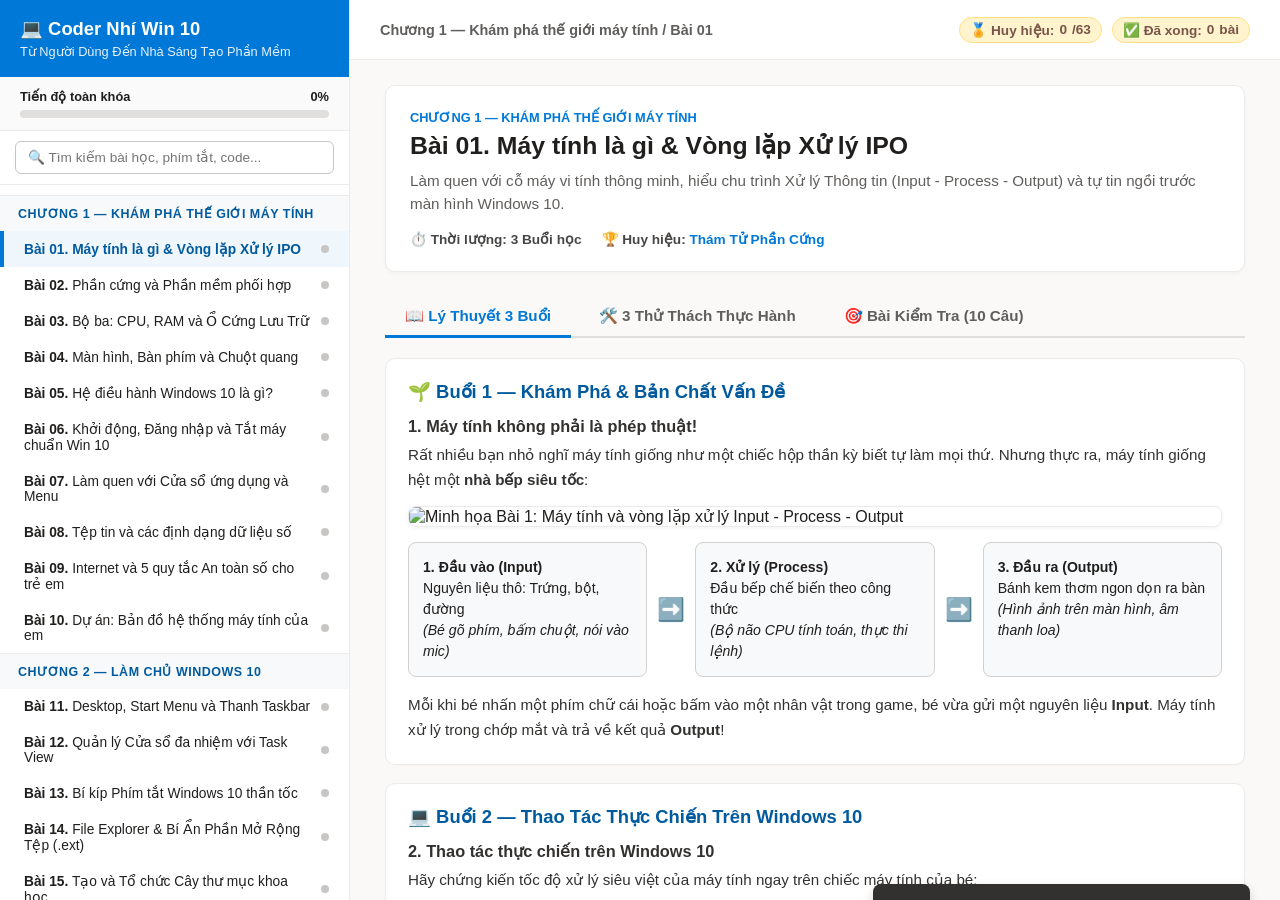
==== index.html @ d4c68050 "first commit" ====
<!DOCTYPE html>
<html lang="vi">
<head>
    <meta charset="UTF-8">
    <meta name="viewport" content="width=device-width, initial-scale=1.0">
    <title>Học Viện Công Nghệ Nhí — Chinh Phục Windows 10 & Sáng Tạo Phần Mềm</title>
    <style>
        :root {
            --primary: #0078D7;
            --primary-dark: #005A9E;
            --accent: #FFB900;
            --success: #107C41;
            --danger: #D83B01;
            --bg-light: #F3F3F3;
            --text-main: #201F1E;
            --text-muted: #605E5C;
            --border: #EDEBE9;
            --radius: 10px;
        }

        * { box-sizing: border-box; margin: 0; padding: 0; font-family: "Segoe UI", Roboto, sans-serif; }
        body { background-color: var(--bg-light); color: var(--text-main); display: flex; height: 100vh; overflow: hidden; }

        /* SIDEBAR */
        #sidebar {
            width: 350px; background: #FFFFFF; border-right: 1px solid var(--border);
            display: flex; flex-direction: column; flex-shrink: 0; z-index: 10;
        }
        .sidebar-header { padding: 18px 20px; background: var(--primary); color: white; }
        .sidebar-header h1 { font-size: 1.15rem; font-weight: 600; display: flex; align-items: center; gap: 8px; }
        .sidebar-header p { font-size: 0.8rem; opacity: 0.9; margin-top: 4px; }
        
        .progress-box { padding: 12px 20px; background: #FAFAFA; border-bottom: 1px solid var(--border); }
        .progress-bar-bg { background: #E1DFDD; height: 8px; border-radius: 4px; overflow: hidden; margin-top: 6px; }
        .progress-bar-fill { background: var(--success); height: 100%; width: 0%; transition: width 0.3s; }

        .search-box { padding: 10px 15px; border-bottom: 1px solid var(--border); }
        .search-box input {
            width: 100%; padding: 8px 12px; border: 1px solid #C8C6C4; border-radius: 6px; font-size: 0.85rem; outline: none;
        }
        .search-box input:focus { border-color: var(--primary); }

        .lesson-list { flex: 1; overflow-y: auto; padding: 10px 0; }
        .chapter-title {
            padding: 10px 18px; font-size: 0.78rem; font-weight: 700; color: var(--primary-dark);
            text-transform: uppercase; letter-spacing: 0.5px; background: #F8F9FA; border-top: 1px solid var(--border);
        }
        .lesson-item {
            padding: 10px 20px; font-size: 0.86rem; cursor: pointer; display: flex; align-items: center; justify-content: space-between;
            border-left: 4px solid transparent; transition: all 0.2s;
        }
        .lesson-item:hover { background: #F3F2F1; }
        .lesson-item.active { background: #EFF6FC; border-left-color: var(--primary); font-weight: 600; color: var(--primary-dark); }
        .lesson-item .badge-dot { width: 8px; height: 8px; border-radius: 50%; background: #C8C6C4; flex-shrink: 0; margin-left: 8px; }
        .lesson-item.completed .badge-dot { background: var(--success); }

        /* MAIN CONTENT AREA */
        #main-area { flex: 1; display: flex; flex-direction: column; overflow: hidden; background: #FAF9F8; }
        
        .top-navbar {
            height: 60px; background: #FFFFFF; border-bottom: 1px solid var(--border);
            display: flex; align-items: center; justify-content: space-between; padding: 0 30px;
        }
        .badge-shelf { display: flex; align-items: center; gap: 10px; font-size: 0.85rem; }
        .badge-pill {
            background: #FFF4CE; border: 1px solid #FFE082; color: #795548; padding: 4px 10px; border-radius: 20px;
            font-weight: 600; display: inline-flex; align-items: center; gap: 5px;
        }

        .content-scroll { flex: 1; overflow-y: auto; padding: 25px 35px 50px 35px; }

        /* LESSON HERO */
        .lesson-hero {
            background: #FFFFFF; border-radius: var(--radius); padding: 24px; border: 1px solid var(--border);
            margin-bottom: 25px; box-shadow: 0 2px 4px rgba(0,0,0,0.03);
        }
        .lesson-hero .chap-tag { font-size: 0.8rem; font-weight: 700; color: var(--primary); text-transform: uppercase; }
        .lesson-hero h2 { font-size: 1.55rem; color: #201F1E; margin: 6px 0 10px 0; }
        .lesson-hero p { color: var(--text-muted); line-height: 1.5; font-size: 0.95rem; }
        .lesson-hero .meta-strip { display: flex; gap: 20px; margin-top: 15px; font-size: 0.85rem; font-weight: 600; color: #484644; }

        /* TABS */
        .tabs { display: flex; gap: 8px; border-bottom: 2px solid #E1DFDD; margin-bottom: 20px; }
        .tab-btn {
            background: transparent; border: none; padding: 10px 20px; font-size: 0.95rem; font-weight: 600;
            color: var(--text-muted); cursor: pointer; border-bottom: 3px solid transparent; margin-bottom: -2px;
            transition: all 0.2s;
        }
        .tab-btn:hover { color: var(--primary); }
        .tab-btn.active { color: var(--primary); border-bottom-color: var(--primary); }

        .tab-content { display: none; }
        .tab-content.active { display: block; }

        /* STYLED CONTENT BLOCKS */
        .session-card {
            background: #FFFFFF; border: 1px solid var(--border); border-radius: var(--radius);
            padding: 22px; margin-bottom: 18px; box-shadow: 0 1px 3px rgba(0,0,0,0.02);
        }
        .session-card h3 { font-size: 1.15rem; color: var(--primary-dark); margin-bottom: 12px; display: flex; align-items: center; gap: 8px; }
        .session-card h4 { font-size: 1.02rem; color: #323130; margin: 14px 0 6px 0; }
        .session-card p, .session-card li { font-size: 0.95rem; line-height: 1.65; color: #323130; }
        .session-card ul, .session-card ol { padding-left: 24px; margin-top: 6px; }

        .model-box {
            display: flex; gap: 10px; align-items: stretch; margin: 15px 0; flex-wrap: wrap;
        }
        .model-step {
            flex: 1; min-width: 180px; background: #F8F9FA; border: 1px solid #D2D0CE; border-radius: 8px;
            padding: 14px; font-size: 0.88rem; line-height: 1.5;
        }
        .model-arrow { display: flex; align-items: center; font-size: 1.4rem; color: var(--primary); }
        
        .win10-box {
            background: #EFF6FC; border-left: 4px solid var(--primary); padding: 14px 18px; margin: 14px 0;
            border-radius: 0 8px 8px 0; font-size: 0.92rem;
        }
        .win10-tag {
            background: var(--primary); color: white; font-size: 0.75rem; font-weight: 700; padding: 2px 8px;
            border-radius: 4px; display: inline-block; margin-bottom: 8px;
        }

        .note-box {
            background: #FFF9E6; border-left: 4px solid var(--accent); padding: 12px 16px; margin: 12px 0;
            border-radius: 0 6px 6px 0; font-size: 0.9rem; line-height: 1.5;
        }

        .lesson-image {
            display: block;
            max-width: 100%;
            height: auto;
            margin: 14px 0;
            border-radius: 8px;
            border: 1px solid var(--border);
            box-shadow: 0 1px 4px rgba(0,0,0,0.06);
        }

        /* TASKS */
        .task-card {
            background: #FFFFFF; border: 1px solid var(--border); border-radius: var(--radius);
            padding: 16px 20px; margin-bottom: 12px; display: flex; gap: 15px; align-items: flex-start;
        }
        .task-card input[type="checkbox"] { width: 22px; height: 22px; accent-color: var(--success); cursor: pointer; margin-top: 3px; }
        .task-info h4 { font-size: 0.98rem; color: #201F1E; margin-bottom: 4px; }
        .task-info p { font-size: 0.85rem; color: var(--text-muted); }

        /* QUIZ */
        .quiz-container { background: #FFFFFF; border: 1px solid var(--border); border-radius: var(--radius); padding: 25px; }
        .quiz-item { margin-bottom: 22px; padding-bottom: 18px; border-bottom: 1px solid #F3F2F1; }
        .quiz-item:last-child { border-bottom: none; }
        .quiz-q { font-weight: 600; font-size: 0.96rem; margin-bottom: 12px; color: #201F1E; }
        .quiz-options { display: flex; flex-direction: column; gap: 8px; }
        .quiz-opt {
            padding: 10px 14px; border: 1px solid #D2D0CE; border-radius: 6px; cursor: pointer;
            font-size: 0.9rem; transition: background 0.2s;
        }
        .quiz-opt:hover { background: #F3F2F1; }
        .quiz-opt.selected { border-color: var(--primary); background: #EFF6FC; font-weight: 600; }
        .quiz-opt.correct { border-color: var(--success); background: #DFF6DD; color: #107C41; font-weight: 600; }
        .quiz-opt.wrong { border-color: var(--danger); background: #FDE7E9; color: #A80000; }
        .quiz-explain { margin-top: 10px; font-size: 0.85rem; color: #484644; background: #FFF9E6; padding: 10px; border-radius: 6px; display: none; }

        .btn {
            background: var(--primary); color: white; border: none; padding: 10px 22px;
            border-radius: 6px; font-weight: 600; font-size: 0.9rem; cursor: pointer; transition: background 0.2s;
        }
        .btn:hover { background: var(--primary-dark); }
        .btn-success { background: var(--success); }
        .btn-success:hover { background: #0b5a2f; }

        /* PLAYGROUND */
        .playground-box {
            display: flex; flex-direction: column; gap: 10px; height: 500px; background: #FFFFFF;
            border-radius: var(--radius); border: 1px solid var(--border); padding: 15px;
        }
        .code-split { display: flex; gap: 12px; height: 100%; }
        .code-pane { flex: 1; display: flex; flex-direction: column; }
        .code-pane label { font-size: 0.8rem; font-weight: 700; color: var(--text-muted); margin-bottom: 5px; }
        .code-pane textarea {
            flex: 1; width: 100%; padding: 12px; font-family: Consolas, monospace;
            font-size: 0.88rem; border: 1px solid #C8C6C4; border-radius: 6px; resize: none; outline: none; background: #1E1E1E; color: #D4D4D4;
        }
        .code-preview-pane { flex: 1; display: flex; flex-direction: column; }
        .code-preview-pane iframe { flex: 1; width: 100%; border: 1px solid #C8C6C4; border-radius: 6px; background: white; }

        .lesson-nav-footer { margin-top: 30px; display: flex; justify-content: space-between; align-items: center; }

        /* TOAST */
        .badge-unlock {
            position: fixed; bottom: 30px; right: 30px; background: #323130; color: white;
            padding: 16px 22px; border-radius: 8px; box-shadow: 0 4px 12px rgba(0,0,0,0.15);
            display: flex; align-items: center; gap: 15px; z-index: 9999; transform: translateY(120%);
            transition: transform 0.3s cubic-bezier(0.175, 0.885, 0.32, 1.275);
        }
        .badge-unlock.show { transform: translateY(0); }
    </style>
</head>
<body>

    <!-- SIDEBAR -->
    <aside id="sidebar">
        <div class="sidebar-header">
            <h1>💻 Coder Nhí Win 10</h1>
            <p>Từ Người Dùng Đến Nhà Sáng Tạo Phần Mềm</p>
        </div>
        <div class="progress-box">
            <div style="display: flex; justify-content: space-between; font-size: 0.8rem; font-weight: 600;">
                <span>Tiến độ toàn khóa</span>
                <span id="progress-percent">0%</span>
            </div>
            <div class="progress-bar-bg">
                <div class="progress-bar-fill" id="progress-bar"></div>
            </div>
        </div>
        <div class="search-box">
            <input type="text" id="search-input" placeholder="🔍 Tìm kiếm bài học, phím tắt, code...">
        </div>
        <div class="lesson-list" id="lesson-tree">
            <!-- Dynamic lesson list -->
        </div>
    </aside>

    <!-- MAIN VIEW -->
    <main id="main-area">
        <header class="top-navbar">
            <div id="breadcrumb" style="font-weight: 600; color: var(--text-muted); font-size: 0.9rem;">
                Chương 1 / Bài 01
            </div>
            <div class="badge-shelf">
                <span class="badge-pill">🏅 Huy hiệu: <strong id="badges-count">0</strong>/63</span>
                <span class="badge-pill">✅ Đã xong: <strong id="done-count">0</strong> bài</span>
            </div>
        </header>

        <div class="content-scroll">
            <div class="lesson-hero">
                <div class="chap-tag" id="hero-chap">Chương 1</div>
                <h2 id="hero-title">Đang tải nội dung...</h2>
                <p id="hero-desc"></p>
                <div class="meta-strip">
                    <span>⏱️ Thời lượng: 3 Buổi học</span>
                    <span>🏆 Huy hiệu: <span id="hero-badge" style="color: var(--primary);"></span></span>
                </div>
            </div>

            <nav class="tabs">
                <button class="tab-btn active" data-tab="theory" onclick="switchTab('theory', this)">📖 Lý Thuyết 3 Buổi</button>
                <button class="tab-btn" data-tab="practice" onclick="switchTab('practice', this)">🛠️ 3 Thử Thách Thực Hành</button>
                <button class="tab-btn" data-tab="quiz" onclick="switchTab('quiz', this)">🎯 Bài Kiểm Tra (10 Câu)</button>
                <button class="tab-btn" id="code-tab-btn" data-tab="code" onclick="switchTab('code', this)" style="display:none;">💻 Sân Chơi Code</button>
            </nav>

            <!-- TAB 1: LÝ THUYẾT -->
            <section id="tab-theory" class="tab-content active">
                <div class="session-card">
                    <h3>🌱 Buổi 1 — Khám Phá & Bản Chất Vấn Đề</h3>
                    <div id="session1-body"></div>
                </div>

                <div class="session-card">
                    <h3>💻 Buổi 2 — Thao Tác Thực Chiến Trên Windows 10</h3>
                    <div id="session2-body"></div>
                </div>

                <div class="session-card">
                    <h3>🚀 Buổi 3 — Nâng Cao & Tư Duy Công Nghệ</h3>
                    <div id="session3-body"></div>
                </div>
            </section>

            <!-- TAB 2: THỰC HÀNH -->
            <section id="tab-practice" class="tab-content">
                <p style="margin-bottom: 15px; color: var(--text-muted); font-size: 0.95rem;">
                    Bé hãy tự thực hiện 3 thử thách này trên máy tính Windows 10. Hoàn thành nhiệm vụ nào thì tích chọn vào ô vuông nhé!
                </p>
                <div id="tasks-container"></div>
            </section>

            <!-- TAB 3: TRẮC NGHIỆM -->
            <section id="tab-quiz" class="tab-content">
                <div class="quiz-container">
                    <div style="display: flex; justify-content: space-between; align-items: center; margin-bottom: 20px;">
                        <h3 style="color: var(--primary-dark);">Kiểm tra trí nhớ & kiến thức (10 câu trắc nghiệm)</h3>
                        <span id="quiz-score-badge" style="font-weight: bold; color: var(--success);">Chưa làm bài</span>
                    </div>
                    <div id="quiz-questions-list"></div>
                    <div style="margin-top: 20px; display: flex; gap: 12px;">
                        <button class="btn btn-success" onclick="submitQuiz()">Nộp Bài & Chấm Điểm</button>
                        <button class="btn" style="background: #8A8886;" onclick="resetQuiz()">Làm Lại</button>
                    </div>
                </div>
            </section>

            <!-- TAB 4: SÂN CHƠI CODE -->
            <section id="tab-code" class="tab-content">
                <div class="playground-box">
                    <div style="display:flex; justify-content:space-between; align-items:center;">
                        <strong>Sân tập viết mã trực tiếp (HTML / CSS / JavaScript)</strong>
                        <button class="btn" style="padding:5px 14px; font-size:0.8rem;" onclick="runLiveCode()">▶️ Chạy Thử Code</button>
                    </div>
                    <div class="code-split">
                        <div class="code-pane">
                            <label>MÃ NGUỒN CỦA BÉ:</label>
                            <textarea id="live-code-input" spellcheck="false"></textarea>
                        </div>
                        <div class="code-preview-pane">
                            <label>KẾT QUẢ HIỂN THỊ TRÊN MÀN HÌNH:</label>
                            <iframe id="live-code-output"></iframe>
                        </div>
                    </div>
                </div>
            </section>

            <div class="lesson-nav-footer">
                <button class="btn" style="background:#8A8886;" id="prev-btn" onclick="prevLesson()">⬅️ Bài Trước</button>
                <button class="btn" id="next-btn" onclick="nextLesson()">Bài Kế Tiếp ➡️</button>
            </div>
        </div>
    </main>

    <!-- TOAST THÔNG BÁO -->
    <div class="badge-unlock" id="toast-badge">
        <span style="font-size: 2rem;">🏆</span>
        <div>
            <div style="font-weight: 700; color: #FFB900;">CHÚC MỪNG BÉ ĐÃ ĐẠT HUY HIỆU!</div>
            <div id="toast-badge-name" style="font-size: 0.9rem;"></div>
        </div>
    </div>

    <!-- NẠP TỆP DỮ LIỆU BÀI HỌC -->
    <script src="lessons_data.js"></script>

    <script>
        let ALL_LESSONS = [];
        let currentLessonIndex = 0;
        let currentQuizAnswers = {};

        let userState = {
            completedLessons: [],
            badges: [],
            tasksDone: {},
            quizScores: {}
        };

        function loadStorage() {
            const saved = localStorage.getItem("coder_nhi_win10_state");
            if (saved) {
                try { userState = JSON.parse(saved); } catch(e){}
            }
        }

        function saveStorage() {
            localStorage.setItem("coder_nhi_win10_state", JSON.stringify(userState));
            updateOverallStats();
        }

        function switchTab(tabKey, btnElement) {
            document.querySelectorAll(".tab-btn").forEach(btn => btn.classList.remove("active"));
            document.querySelectorAll(".tab-content").forEach(c => c.classList.remove("active"));

            const targetTab = document.getElementById(`tab-${tabKey}`);
            if (targetTab) targetTab.classList.add("active");

            if (btnElement) {
                btnElement.classList.add("active");
            } else {
                const autoBtn = document.querySelector(`.tab-btn[data-tab="${tabKey}"]`);
                if (autoBtn) autoBtn.classList.add("active");
            }
        }

        function renderSidebar(filteredList = null) {
            const tree = document.getElementById("lesson-tree");
            tree.innerHTML = "";
            const list = filteredList || ALL_LESSONS;

            let currentChap = -1;
            list.forEach(item => {
                if (item.chapterId !== currentChap) {
                    currentChap = item.chapterId;
                    const chapHeader = document.createElement("div");
                    chapHeader.className = "chapter-title";
                    chapHeader.innerText = item.chapterTitle;
                    tree.appendChild(chapHeader);
                }

                const itemDiv = document.createElement("div");
                const isCompleted = userState.completedLessons.includes(item.id);
                const isCur = ALL_LESSONS[currentLessonIndex]?.id === item.id;

                itemDiv.className = `lesson-item ${isCur ? 'active' : ''} ${isCompleted ? 'completed' : ''}`;
                itemDiv.onclick = () => {
                    const realIndex = ALL_LESSONS.findIndex(x => x.id === item.id);
                    loadLesson(realIndex);
                };

                itemDiv.innerHTML = `
                    <span><strong>Bài ${item.id < 10 ? '0' + item.id : item.id}.</strong> ${item.title}</span>
                    <span class="badge-dot"></span>
                `;
                tree.appendChild(itemDiv);
            });
        }

        function loadLesson(index) {
            if (index < 0 || index >= ALL_LESSONS.length) return;
            currentLessonIndex = index;
            const lesson = ALL_LESSONS[index];

            document.getElementById("breadcrumb").innerText = `${lesson.chapterTitle} / Bài ${lesson.id < 10 ? '0' + lesson.id : lesson.id}`;
            document.getElementById("hero-chap").innerText = lesson.chapterTitle;
            document.getElementById("hero-title").innerText = `Bài ${lesson.id < 10 ? '0' + lesson.id : lesson.id}. ${lesson.title}`;
            document.getElementById("hero-desc").innerText = lesson.desc;
            document.getElementById("hero-badge").innerText = lesson.badge;

            // Sessions
            document.getElementById("session1-body").innerHTML = lesson.session1;
            document.getElementById("session2-body").innerHTML = lesson.session2;
            document.getElementById("session3-body").innerHTML = lesson.session3;

            // Tasks
            const tasksContainer = document.getElementById("tasks-container");
            tasksContainer.innerHTML = "";
            lesson.tasks.forEach(task => {
                const isChecked = !!userState.tasksDone[task.id];
                const taskDiv = document.createElement("div");
                taskDiv.className = "task-card";
                taskDiv.innerHTML = `
                    <input type="checkbox" id="${task.id}" ${isChecked ? 'checked' : ''} onchange="toggleTask('${task.id}')">
                    <div class="task-info">
                        <h4>${task.text}</h4>
                        <p>Thực hiện độc lập trên máy tính Windows 10 của bé.</p>
                    </div>
                `;
                tasksContainer.appendChild(taskDiv);
            });

            // Quiz
            renderQuiz(lesson);

            // Code Playground
            const codeTabBtn = document.getElementById("code-tab-btn");
            if (lesson.hasCodePlayground) {
                codeTabBtn.style.display = "block";
                document.getElementById("live-code-input").value = lesson.defaultCode || "";
                runLiveCode();
            } else {
                codeTabBtn.style.display = "none";
                if (document.getElementById("tab-code").classList.contains("active")) {
                    switchTab("theory");
                }
            }

            document.getElementById("prev-btn").disabled = (index === 0);
            document.getElementById("next-btn").disabled = (index === ALL_LESSONS.length - 1);

            renderSidebar();
            window.scrollTo({ top: 0, behavior: 'smooth' });
        }

        function toggleTask(taskId) {
            userState.tasksDone[taskId] = document.getElementById(taskId).checked;
            checkLessonCompletion();
            saveStorage();
        }

        function renderQuiz(lesson) {
            const list = document.getElementById("quiz-questions-list");
            list.innerHTML = "";
            currentQuizAnswers = {};

            const savedScore = userState.quizScores[lesson.id];
            const badge = document.getElementById("quiz-score-badge");
            badge.innerText = savedScore !== undefined ? `Đã đạt: ${savedScore}/10 điểm` : "Chưa làm bài";

            lesson.quiz.forEach((qItem, qIdx) => {
                const qDiv = document.createElement("div");
                qDiv.className = "quiz-item";
                qDiv.id = `quiz-q-${qIdx}`;

                let optsHtml = "";
                qItem.options.forEach((optText, optIdx) => {
                    optsHtml += `
                        <div class="quiz-opt" id="opt-${qIdx}-${optIdx}" onclick="selectQuizOption(${qIdx}, ${optIdx})">
                            <span>${optText}</span>
                        </div>
                    `;
                });

                qDiv.innerHTML = `
                    <div class="quiz-q">Câu ${qIdx + 1}: ${qItem.q}</div>
                    <div class="quiz-options">${optsHtml}</div>
                    <div class="quiz-explain" id="exp-${qIdx}">💡 <strong>Giải thích:</strong> ${qItem.exp}</div>
                `;
                list.appendChild(qDiv);
            });
        }

        function selectQuizOption(qIdx, optIdx) {
            currentQuizAnswers[qIdx] = optIdx;
            const lesson = ALL_LESSONS[currentLessonIndex];
            lesson.quiz[qIdx].options.forEach((_, idx) => {
                const el = document.getElementById(`opt-${qIdx}-${idx}`);
                if (el) el.classList.remove("selected");
            });
            const selEl = document.getElementById(`opt-${qIdx}-${optIdx}`);
            if (selEl) selEl.classList.add("selected");
        }

        function submitQuiz() {
            const lesson = ALL_LESSONS[currentLessonIndex];
            let score = 0;

            lesson.quiz.forEach((qItem, qIdx) => {
                const userAns = currentQuizAnswers[qIdx];
                const explainEl = document.getElementById(`exp-${qIdx}`);
                if (explainEl) explainEl.style.display = "block";

                qItem.options.forEach((_, optIdx) => {
                    const el = document.getElementById(`opt-${qIdx}-${optIdx}`);
                    if (!el) return;
                    el.classList.remove("correct", "wrong");

                    if (optIdx === qItem.ans) {
                        el.classList.add("correct");
                    } else if (userAns === optIdx && userAns !== qItem.ans) {
                        el.classList.add("wrong");
                    }
                });

                if (userAns === qItem.ans) score++;
            });

            userState.quizScores[lesson.id] = score;
            document.getElementById("quiz-score-badge").innerText = `Kết quả: ${score}/10 điểm!`;

            if (score >= 7) {
                triggerBadgeUnlock(lesson.badge);
                checkLessonCompletion();
            } else {
                alert(`Bé đạt ${score}/10 điểm. Hãy đọc lời giải thích màu vàng và bấm 'Làm Lại' để nâng điểm nhé!`);
            }
            saveStorage();
        }

        function resetQuiz() {
            renderQuiz(ALL_LESSONS[currentLessonIndex]);
        }

        function checkLessonCompletion() {
            const lesson = ALL_LESSONS[currentLessonIndex];
            const allTasksChecked = lesson.tasks.every(t => !!userState.tasksDone[t.id]);
            const quizScore = userState.quizScores[lesson.id] || 0;

            if (allTasksChecked && quizScore >= 7) {
                if (!userState.completedLessons.includes(lesson.id)) {
                    userState.completedLessons.push(lesson.id);
                }
                if (!userState.badges.includes(lesson.badge)) {
                    userState.badges.push(lesson.badge);
                }
            }
        }

        function triggerBadgeUnlock(badgeName) {
            const toast = document.getElementById("toast-badge");
            document.getElementById("toast-badge-name").innerText = badgeName;
            toast.classList.add("show");
            setTimeout(() => { toast.classList.remove("show"); }, 4500);
        }

        function updateOverallStats() {
            const total = ALL_LESSONS.length;
            const done = userState.completedLessons.length;
            const percent = total > 0 ? Math.round((done / total) * 100) : 0;

            document.getElementById("progress-percent").innerText = `${percent}%`;
            document.getElementById("progress-bar").style.width = `${percent}%`;
            document.getElementById("done-count").innerText = done;
            document.getElementById("badges-count").innerText = userState.badges.length;
        }

        function runLiveCode() {
            const code = document.getElementById("live-code-input").value;
            const iframe = document.getElementById("live-code-output");
            const iframeDoc = iframe.contentDocument || iframe.contentWindow.document;
            iframeDoc.open();
            iframeDoc.write(code);
            iframeDoc.close();
        }

        function prevLesson() {
            if (currentLessonIndex > 0) loadLesson(currentLessonIndex - 1);
        }
        function nextLesson() {
            if (currentLessonIndex < ALL_LESSONS.length - 1) loadLesson(currentLessonIndex + 1);
        }

        document.getElementById("search-input").addEventListener("input", function(e) {
            const q = e.target.value.toLowerCase().trim();
            if (!q) { renderSidebar(); return; }
            const filtered = ALL_LESSONS.filter(l => 
                l.title.toLowerCase().includes(q) ||
                l.desc.toLowerCase().includes(q) ||
                l.chapterTitle.toLowerCase().includes(q)
            );
            renderSidebar(filtered);
        });

        window.onload = function() {
            if (typeof getFullLessons === "function") {
                ALL_LESSONS = getFullLessons();
            } else {
                alert("Lỗi: Không tìm thấy tệp lessons_data.js! Hãy đảm bảo đã lưu lessons_data.js cùng thư mục với index.html.");
                return;
            }
            loadStorage();
            updateOverallStats();
            loadLesson(0);
        };
    </script>
</body>
</html>
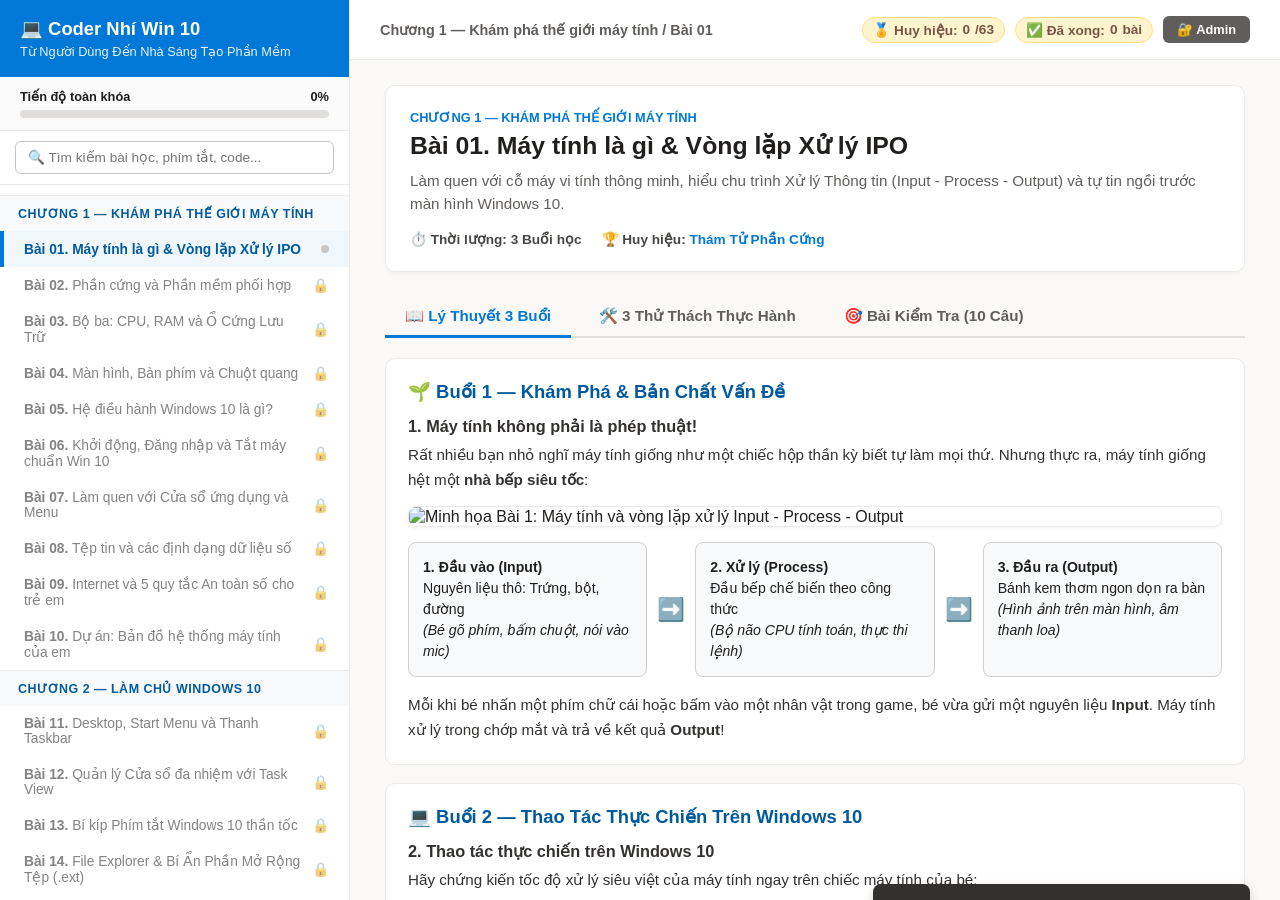
==== commit 7d81c464: "update lock lessons" ====
--- a/index.html
+++ b/index.html
@@ -53,6 +53,9 @@
         .lesson-item.active { background: #EFF6FC; border-left-color: var(--primary); font-weight: 600; color: var(--primary-dark); }
         .lesson-item .badge-dot { width: 8px; height: 8px; border-radius: 50%; background: #C8C6C4; flex-shrink: 0; margin-left: 8px; }
         .lesson-item.completed .badge-dot { background: var(--success); }
+        .lesson-item.locked { opacity: 0.55; cursor: not-allowed; }
+        .lesson-item.locked:hover { background: transparent; }
+        .lesson-item.locked .lock-icon { margin-left: 8px; }
 
         /* MAIN CONTENT AREA */
         #main-area { flex: 1; display: flex; flex-direction: column; overflow: hidden; background: #FAF9F8; }
@@ -229,6 +232,7 @@
             <div class="badge-shelf">
                 <span class="badge-pill">🏅 Huy hiệu: <strong id="badges-count">0</strong>/63</span>
                 <span class="badge-pill">✅ Đã xong: <strong id="done-count">0</strong> bài</span>
+                <button class="btn" id="admin-btn" style="padding:6px 14px; font-size:0.8rem; background:#605E5C;" onclick="toggleAdminMode()">🔐 Admin</button>
             </div>
         </header>
 
@@ -279,10 +283,13 @@
             <!-- TAB 3: TRẮC NGHIỆM -->
             <section id="tab-quiz" class="tab-content">
                 <div class="quiz-container">
-                    <div style="display: flex; justify-content: space-between; align-items: center; margin-bottom: 20px;">
+                    <div style="display: flex; justify-content: space-between; align-items: center; margin-bottom: 8px;">
                         <h3 style="color: var(--primary-dark);">Kiểm tra trí nhớ & kiến thức (10 câu trắc nghiệm)</h3>
                         <span id="quiz-score-badge" style="font-weight: bold; color: var(--success);">Chưa làm bài</span>
                     </div>
+                    <p style="font-size:0.85rem; color:var(--text-muted); margin-bottom:15px;">
+                        📌 Bé cần đạt tối thiểu <strong>8/10 điểm</strong> để mở khóa bài học tiếp theo.
+                    </p>
                     <div id="quiz-questions-list"></div>
                     <div style="margin-top: 20px; display: flex; gap: 12px;">
                         <button class="btn btn-success" onclick="submitQuiz()">Nộp Bài & Chấm Điểm</button>
@@ -320,9 +327,9 @@
 
     <!-- TOAST THÔNG BÁO -->
     <div class="badge-unlock" id="toast-badge">
-        <span style="font-size: 2rem;">🏆</span>
+        <span id="toast-icon" style="font-size: 2rem;">🏆</span>
         <div>
-            <div style="font-weight: 700; color: #FFB900;">CHÚC MỪNG BÉ ĐÃ ĐẠT HUY HIỆU!</div>
+            <div id="toast-title" style="font-weight: 700; color: #FFB900;">CHÚC MỪNG BÉ ĐÃ ĐẠT HUY HIỆU!</div>
             <div id="toast-badge-name" style="font-size: 0.9rem;"></div>
         </div>
     </div>
@@ -334,6 +341,10 @@
         let ALL_LESSONS = [];
         let currentLessonIndex = 0;
         let currentQuizAnswers = {};
+
+        const ADMIN_PASSWORD = "0786001768";
+        const QUIZ_PASS_SCORE = 8;
+        let isAdminMode = false;
 
         let userState = {
             completedLessons: [],
@@ -385,25 +396,47 @@
                 }
 
                 const itemDiv = document.createElement("div");
+                const realIndex = ALL_LESSONS.findIndex(x => x.id === item.id);
                 const isCompleted = userState.completedLessons.includes(item.id);
                 const isCur = ALL_LESSONS[currentLessonIndex]?.id === item.id;
-
-                itemDiv.className = `lesson-item ${isCur ? 'active' : ''} ${isCompleted ? 'completed' : ''}`;
+                const isUnlocked = isLessonUnlocked(realIndex);
+
+                itemDiv.className = `lesson-item ${isCur ? 'active' : ''} ${isCompleted ? 'completed' : ''} ${isUnlocked ? '' : 'locked'}`;
                 itemDiv.onclick = () => {
-                    const realIndex = ALL_LESSONS.findIndex(x => x.id === item.id);
+                    if (!isLessonUnlocked(realIndex)) {
+                        const prev = ALL_LESSONS[realIndex - 1];
+                        showToast("🔒", "BÀI HỌC ĐANG BỊ KHÓA!",
+                            prev ? `Bé cần đạt ${QUIZ_PASS_SCORE}/10 điểm trong bài kiểm tra của "${prev.title}" để mở khóa bài này.` : "Bài học chưa được mở khóa.");
+                        return;
+                    }
                     loadLesson(realIndex);
                 };
 
                 itemDiv.innerHTML = `
                     <span><strong>Bài ${item.id < 10 ? '0' + item.id : item.id}.</strong> ${item.title}</span>
-                    <span class="badge-dot"></span>
+                    ${isUnlocked ? '<span class="badge-dot"></span>' : '<span class="lock-icon">🔒</span>'}
                 `;
                 tree.appendChild(itemDiv);
             });
         }
 
+        function isLessonUnlocked(index) {
+            if (index <= 0) return true;
+            if (isAdminMode) return true;
+            const prevLesson = ALL_LESSONS[index - 1];
+            if (!prevLesson) return true;
+            const prevScore = userState.quizScores[prevLesson.id] || 0;
+            return prevScore >= QUIZ_PASS_SCORE;
+        }
+
         function loadLesson(index) {
             if (index < 0 || index >= ALL_LESSONS.length) return;
+            if (!isLessonUnlocked(index)) {
+                const prev = ALL_LESSONS[index - 1];
+                showToast("🔒", "BÀI HỌC ĐANG BỊ KHÓA!",
+                    `Bé cần đạt ${QUIZ_PASS_SCORE}/10 điểm trong bài kiểm tra của "${prev.title}" để mở khóa bài này.`);
+                return;
+            }
             currentLessonIndex = index;
             const lesson = ALL_LESSONS[index];
 
@@ -452,7 +485,9 @@
             }
 
             document.getElementById("prev-btn").disabled = (index === 0);
-            document.getElementById("next-btn").disabled = (index === ALL_LESSONS.length - 1);
+            const nextBtn = document.getElementById("next-btn");
+            nextBtn.disabled = (index === ALL_LESSONS.length - 1);
+            nextBtn.innerText = isLessonUnlocked(index + 1) ? "Bài Kế Tiếp ➡️" : "🔒 Bài Kế Tiếp";
 
             renderSidebar();
             window.scrollTo({ top: 0, behavior: 'smooth' });
@@ -534,11 +569,14 @@
             userState.quizScores[lesson.id] = score;
             document.getElementById("quiz-score-badge").innerText = `Kết quả: ${score}/10 điểm!`;
 
-            if (score >= 7) {
+            if (score >= QUIZ_PASS_SCORE) {
                 triggerBadgeUnlock(lesson.badge);
+                if (currentLessonIndex < ALL_LESSONS.length - 1 && !userState.completedLessons.includes(lesson.id)) {
+                    showToast("🔓", "ĐÃ MỞ KHÓA BÀI TIẾP THEO!", `Bé đã đạt ${score}/10 điểm. Bài tiếp theo đã được mở khóa.`);
+                }
                 checkLessonCompletion();
             } else {
-                alert(`Bé đạt ${score}/10 điểm. Hãy đọc lời giải thích màu vàng và bấm 'Làm Lại' để nâng điểm nhé!`);
+                alert(`Bé đạt ${score}/10 điểm. Cần đạt ít nhất ${QUIZ_PASS_SCORE}/10 điểm để mở khóa bài tiếp theo. Hãy đọc lời giải thích màu vàng và bấm 'Làm Lại' để nâng điểm nhé!`);
             }
             saveStorage();
         }
@@ -552,7 +590,7 @@
             const allTasksChecked = lesson.tasks.every(t => !!userState.tasksDone[t.id]);
             const quizScore = userState.quizScores[lesson.id] || 0;
 
-            if (allTasksChecked && quizScore >= 7) {
+            if (allTasksChecked && quizScore >= QUIZ_PASS_SCORE) {
                 if (!userState.completedLessons.includes(lesson.id)) {
                     userState.completedLessons.push(lesson.id);
                 }
@@ -562,11 +600,50 @@
             }
         }
 
+        function showToast(icon, title, message) {
+            const toast = document.getElementById("toast-badge");
+            document.getElementById("toast-icon").innerText = icon;
+            document.getElementById("toast-title").innerText = title;
+            document.getElementById("toast-badge-name").innerText = message;
+            toast.classList.add("show");
+            clearTimeout(toast._toastTimer);
+            toast._toastTimer = setTimeout(() => { toast.classList.remove("show"); }, 4500);
+        }
+
         function triggerBadgeUnlock(badgeName) {
-            const toast = document.getElementById("toast-badge");
-            document.getElementById("toast-badge-name").innerText = badgeName;
-            toast.classList.add("show");
-            setTimeout(() => { toast.classList.remove("show"); }, 4500);
+            showToast("🏆", "CHÚC MỪNG BÉ ĐÃ ĐẠT HUY HIỆU!", badgeName);
+        }
+
+        function toggleAdminMode() {
+            const adminBtn = document.getElementById("admin-btn");
+            if (isAdminMode) {
+                isAdminMode = false;
+                adminBtn.innerText = "🔐 Admin";
+                adminBtn.style.background = "#605E5C";
+                showToast("🔒", "ĐÃ THOÁT CHẾ ĐỘ ADMIN", "Các bài học đã được khóa trở lại theo tiến độ của bé.");
+                renderSidebar();
+                if (!isLessonUnlocked(currentLessonIndex)) {
+                    let target = 0;
+                    for (let i = 0; i < ALL_LESSONS.length; i++) {
+                        if (isLessonUnlocked(i)) target = i;
+                    }
+                    loadLesson(target);
+                } else {
+                    loadLesson(currentLessonIndex);
+                }
+                return;
+            }
+            const pass = prompt("Nhập mật khẩu Admin để mở khóa toàn bộ bài học:");
+            if (pass === null) return;
+            if (pass === ADMIN_PASSWORD) {
+                isAdminMode = true;
+                adminBtn.innerText = "🔓 Admin: ON";
+                adminBtn.style.background = "var(--success)";
+                showToast("🔓", "ĐÃ BẬT CHẾ ĐỘ ADMIN", "Toàn bộ bài học đã được mở khóa!");
+                renderSidebar();
+            } else {
+                alert("Mật khẩu không đúng!");
+            }
         }
 
         function updateOverallStats() {
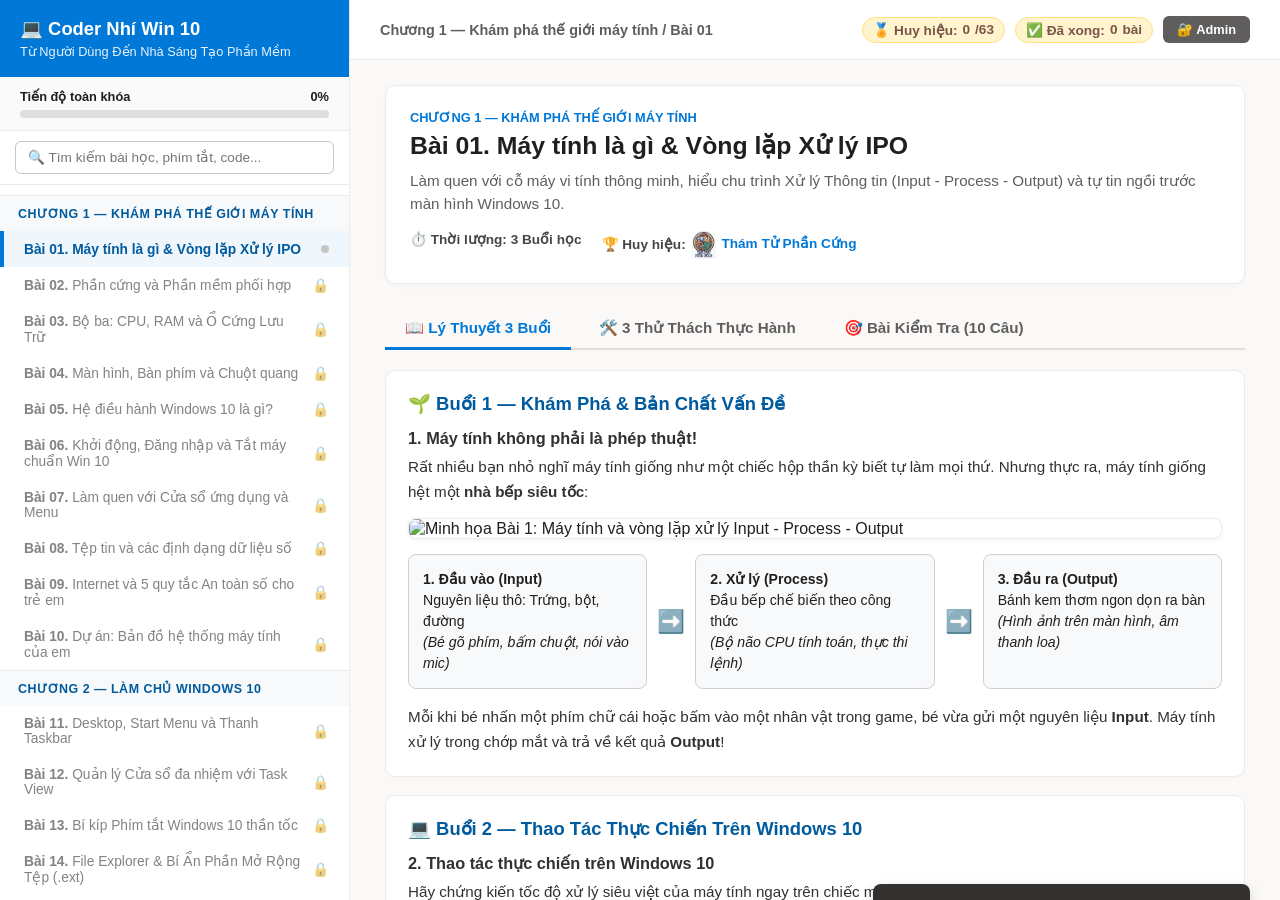
==== commit 5baf595b: "update huy hiệu" ====
--- a/index.html
+++ b/index.html
@@ -69,6 +69,8 @@
             background: #FFF4CE; border: 1px solid #FFE082; color: #795548; padding: 4px 10px; border-radius: 20px;
             font-weight: 600; display: inline-flex; align-items: center; gap: 5px;
         }
+        .badge-pill.clickable { cursor: pointer; transition: transform 0.15s, box-shadow 0.15s; }
+        .badge-pill.clickable:hover { transform: scale(1.05); box-shadow: 0 2px 8px rgba(0,0,0,0.15); }
 
         .content-scroll { flex: 1; overflow-y: auto; padding: 25px 35px 50px 35px; }
 
@@ -196,6 +198,53 @@
             transition: transform 0.3s cubic-bezier(0.175, 0.885, 0.32, 1.275);
         }
         .badge-unlock.show { transform: translateY(0); }
+
+        /* MODALS - BADGES COLLECTION + CELEBRATION */
+        .modal-overlay {
+            position: fixed; inset: 0; background: rgba(32,31,30,0.55);
+            display: none; align-items: center; justify-content: center;
+            z-index: 10000; padding: 20px;
+        }
+        .modal-overlay.show { display: flex; }
+        .modal-content {
+            position: relative; background: #FFFFFF; border-radius: 14px;
+            width: 720px; max-width: 100%; max-height: 85vh; overflow: hidden;
+            display: flex; flex-direction: column; box-shadow: 0 10px 40px rgba(0,0,0,0.25);
+            animation: modalPop 0.25s ease-out;
+        }
+        @keyframes modalPop { from { transform: scale(0.92); opacity: 0; } to { transform: scale(1); opacity: 1; } }
+        .modal-close-topleft {
+            position: absolute; top: 10px; left: 10px; z-index: 2;
+            width: 34px; height: 34px; border-radius: 50%; border: 1px solid var(--border);
+            background: #F3F2F1; color: #323130; font-size: 1rem; font-weight: 700;
+            cursor: pointer; display: flex; align-items: center; justify-content: center;
+        }
+        .modal-close-topleft:hover { background: #E1DFDD; }
+        .modal-header { padding: 18px 24px 12px 56px; border-bottom: 1px solid var(--border); }
+        .modal-header h3 { font-size: 1.2rem; color: var(--primary-dark); }
+        .modal-header p { font-size: 0.85rem; color: var(--text-muted); margin-top: 4px; }
+        .modal-body-scroll { overflow-y: auto; padding: 18px 24px 24px 24px; }
+        .badge-grid { display: grid; grid-template-columns: repeat(auto-fill, minmax(140px, 1fr)); gap: 12px; }
+        .badge-card {
+            border: 1px solid var(--border); border-radius: 10px; padding: 12px 8px;
+            text-align: center; background: #FFFBEB;
+        }
+        .badge-card img { width: 72px; height: 72px; object-fit: contain; display: block; margin: 0 auto 8px auto; }
+        .badge-card .b-name { font-size: 0.78rem; font-weight: 700; color: #323130; line-height: 1.3; }
+        .badge-card .b-lesson { font-size: 0.7rem; color: var(--text-muted); margin-top: 4px; line-height: 1.3; }
+        .badge-card.locked { background: #F3F2F1; filter: grayscale(1); opacity: 0.6; }
+        .badge-card.locked img { opacity: 0.5; }
+        /* Celebration modal */
+        .modal-content.celebrate { width: 440px; text-align: center; padding: 30px 28px 26px 28px; align-items: center; }
+        .celebrate-img {
+            width: 160px; height: 160px; object-fit: contain; margin: 10px auto 12px auto;
+            animation: celebrateBounce 0.6s ease; filter: drop-shadow(0 6px 16px rgba(255,185,0,0.45));
+        }
+        @keyframes celebrateBounce { 0% { transform: scale(0.3); } 60% { transform: scale(1.15); } 100% { transform: scale(1); } }
+        .celebrate h2 { color: var(--primary-dark); font-size: 1.35rem; margin-bottom: 6px; }
+        .celebrate .c-badge-name { font-size: 1.05rem; font-weight: 800; color: #B45309; background: #FFFBEB; border: 1px solid #FFE082; border-radius: 20px; padding: 6px 16px; display: inline-block; margin: 8px 0; }
+        .celebrate p { font-size: 0.88rem; color: var(--text-muted); line-height: 1.5; }
+        .hero-badge-img { width: 28px; height: 28px; object-fit: contain; vertical-align: middle; margin-right: 4px; }
     </style>
 </head>
 <body>
@@ -230,7 +279,7 @@
                 Chương 1 / Bài 01
             </div>
             <div class="badge-shelf">
-                <span class="badge-pill">🏅 Huy hiệu: <strong id="badges-count">0</strong>/63</span>
+                <span class="badge-pill clickable" id="badges-pill-btn" onclick="openBadgesModal()" title="Bấm để xem bộ sưu tập huy hiệu">🏅 Huy hiệu: <strong id="badges-count">0</strong>/63</span>
                 <span class="badge-pill">✅ Đã xong: <strong id="done-count">0</strong> bài</span>
                 <button class="btn" id="admin-btn" style="padding:6px 14px; font-size:0.8rem; background:#605E5C;" onclick="toggleAdminMode()">🔐 Admin</button>
             </div>
@@ -243,7 +292,7 @@
                 <p id="hero-desc"></p>
                 <div class="meta-strip">
                     <span>⏱️ Thời lượng: 3 Buổi học</span>
-                    <span>🏆 Huy hiệu: <span id="hero-badge" style="color: var(--primary);"></span></span>
+                    <span>🏆 Huy hiệu: <img id="hero-badge-img" class="hero-badge-img" alt="Huy hiệu bài học" style="display:none;"><span id="hero-badge" style="color: var(--primary);"></span></span>
                 </div>
             </div>
 
@@ -325,6 +374,37 @@
         </div>
     </main>
 
+    <!-- MODAL: BỘ SƯU TẬP HUY HIỆU -->
+    <div class="modal-overlay" id="badges-modal">
+        <div class="modal-content">
+            <button class="modal-close-topleft" onclick="closeBadgesModal()" aria-label="Đóng">✖</button>
+            <div class="modal-header">
+                <h3>🏅 Bộ Sưu Tập Huy Hiệu Coder Nhí</h3>
+                <p id="badges-modal-subtitle">Bé đã mở khóa 0/63 huy hiệu. Bấm vào huy hiệu để xem bài học!</p>
+            </div>
+            <div class="modal-body-scroll">
+                <div class="badge-grid" id="badges-grid"></div>
+            </div>
+        </div>
+    </div>
+
+    <!-- MODAL: CHÚC MỪNG UNLOCK HUY HIỆU -->
+    <div class="modal-overlay" id="celebrate-modal">
+        <div class="modal-content celebrate">
+            <button class="modal-close-topleft" onclick="closeCelebrateModal()" aria-label="Đóng">✖</button>
+            <div style="font-size:2.2rem; margin-top:8px;">🎉</div>
+            <h2>CHÚC MỪNG BÉ!</h2>
+            <img id="celebrate-img" class="celebrate-img" src="" alt="Huy hiệu mới mở khóa">
+            <div class="c-badge-name" id="celebrate-badge-name"></div>
+            <p id="celebrate-lesson-title"></p>
+            <p style="margin-top:6px;">Bé đã hoàn thành thực hành + đạt ≥ 8/10 điểm. Huy hiệu đã vào bộ sưu tập! 🌟</p>
+            <div style="display:flex; gap:10px; margin-top:16px; justify-content:center;">
+                <button class="btn btn-success" onclick="closeCelebrateModal()">Tuyệt vời! 🤩</button>
+                <button class="btn" style="background:#605E5C;" onclick="closeCelebrateModal(); openBadgesModal();">Xem bộ sưu tập 🏅</button>
+            </div>
+        </div>
+    </div>
+
     <!-- TOAST THÔNG BÁO -->
     <div class="badge-unlock" id="toast-badge">
         <span id="toast-icon" style="font-size: 2rem;">🏆</span>
@@ -345,6 +425,11 @@
         const ADMIN_PASSWORD = "0786001768";
         const QUIZ_PASS_SCORE = 8;
         let isAdminMode = false;
+
+        function badgeImg(id) {
+            const num = String(id).padStart(3, "0");
+            return `badges/badges-${num}.png`;
+        }
 
         let userState = {
             completedLessons: [],
@@ -445,6 +530,11 @@
             document.getElementById("hero-title").innerText = `Bài ${lesson.id < 10 ? '0' + lesson.id : lesson.id}. ${lesson.title}`;
             document.getElementById("hero-desc").innerText = lesson.desc;
             document.getElementById("hero-badge").innerText = lesson.badge;
+            const heroImg = document.getElementById("hero-badge-img");
+            heroImg.src = badgeImg(lesson.id);
+            heroImg.alt = lesson.badge;
+            heroImg.style.display = "inline-block";
+            heroImg.onerror = function() { this.style.display = "none"; };
 
             // Sessions
             document.getElementById("session1-body").innerHTML = lesson.session1;
@@ -495,7 +585,8 @@
 
         function toggleTask(taskId) {
             userState.tasksDone[taskId] = document.getElementById(taskId).checked;
-            checkLessonCompletion();
+            saveStorage();
+            checkLessonCompletion(true);
             saveStorage();
         }
 
@@ -570,11 +661,24 @@
             document.getElementById("quiz-score-badge").innerText = `Kết quả: ${score}/10 điểm!`;
 
             if (score >= QUIZ_PASS_SCORE) {
-                triggerBadgeUnlock(lesson.badge);
-                if (currentLessonIndex < ALL_LESSONS.length - 1 && !userState.completedLessons.includes(lesson.id)) {
-                    showToast("🔓", "ĐÃ MỞ KHÓA BÀI TIẾP THEO!", `Bé đã đạt ${score}/10 điểm. Bài tiếp theo đã được mở khóa.`);
+                const isNew = checkLessonCompletion(false);
+                saveStorage();
+                if (isNew) {
+                    // Đã đủ cả thực hành + quiz -> modal chúc mừng có ảnh (xử lý bên trong checkLessonCompletion)
+                } else {
+                    const lessonNow = ALL_LESSONS[currentLessonIndex];
+                    const allTasksChecked = lessonNow.tasks.every(t => !!userState.tasksDone[t.id]);
+                    if (!allTasksChecked) {
+                        showToast("🌟", "GẦN ĐƯỢC HUY HIỆU RỒI!", "Bé đã đạt " + score + "/10 điểm. Hãy tích đủ 3 ô thực hành để mở khóa huy hiệu nhé!");
+                    } else {
+                        triggerBadgeUnlock(lessonNow);
+                    }
+                    if (currentLessonIndex < ALL_LESSONS.length - 1) {
+                        renderSidebar();
+                        const nextBtn = document.getElementById("next-btn");
+                        nextBtn.innerText = isLessonUnlocked(currentLessonIndex + 1) ? "Bài Kế Tiếp ➡️" : "🔒 Bài Kế Tiếp";
+                    }
                 }
-                checkLessonCompletion();
             } else {
                 alert(`Bé đạt ${score}/10 điểm. Cần đạt ít nhất ${QUIZ_PASS_SCORE}/10 điểm để mở khóa bài tiếp theo. Hãy đọc lời giải thích màu vàng và bấm 'Làm Lại' để nâng điểm nhé!`);
             }
@@ -585,19 +689,32 @@
             renderQuiz(ALL_LESSONS[currentLessonIndex]);
         }
 
-        function checkLessonCompletion() {
+        function checkLessonCompletion(withCelebrate = true) {
             const lesson = ALL_LESSONS[currentLessonIndex];
+            if (!lesson) return false;
             const allTasksChecked = lesson.tasks.every(t => !!userState.tasksDone[t.id]);
             const quizScore = userState.quizScores[lesson.id] || 0;
 
             if (allTasksChecked && quizScore >= QUIZ_PASS_SCORE) {
-                if (!userState.completedLessons.includes(lesson.id)) {
+                const isNew = !userState.completedLessons.includes(lesson.id);
+                if (isNew) {
                     userState.completedLessons.push(lesson.id);
                 }
                 if (!userState.badges.includes(lesson.badge)) {
                     userState.badges.push(lesson.badge);
                 }
-            }
+                renderSidebar();
+                const nextBtn = document.getElementById("next-btn");
+                if (nextBtn) nextBtn.innerText = isLessonUnlocked(currentLessonIndex + 1) ? "Bài Kế Tiếp ➡️" : "🔒 Bài Kế Tiếp";
+                if (isNew && withCelebrate) {
+                    saveStorage();
+                    openCelebrateModal(lesson);
+                } else if (isNew && !withCelebrate) {
+                    openCelebrateModal(lesson);
+                }
+                return isNew;
+            }
+            return false;
         }
 
         function showToast(icon, title, message) {
@@ -610,8 +727,56 @@
             toast._toastTimer = setTimeout(() => { toast.classList.remove("show"); }, 4500);
         }
 
-        function triggerBadgeUnlock(badgeName) {
-            showToast("🏆", "CHÚC MỪNG BÉ ĐÃ ĐẠT HUY HIỆU!", badgeName);
+        function triggerBadgeUnlock(lessonOrName) {
+            const lesson = typeof lessonOrName === "object" ? lessonOrName : ALL_LESSONS.find(l => l.badge === lessonOrName);
+            if (lesson) {
+                showToast("🏆", "CHÚC MỪNG BÉ ĐÃ ĐẠT HUY HIỆU!", lesson.badge);
+            } else {
+                showToast("🏆", "CHÚC MỪNG BÉ ĐÃ ĐẠT HUY HIỆU!", String(lessonOrName));
+            }
+        }
+
+        function openBadgesModal() {
+            const grid = document.getElementById("badges-grid");
+            grid.innerHTML = "";
+            const unlockedCount = userState.completedLessons.length;
+            document.getElementById("badges-modal-subtitle").innerText = `Bé đã mở khóa ${unlockedCount}/63 huy hiệu. Huy hiệu xám là chưa mở khóa!`;
+            ALL_LESSONS.forEach(lesson => {
+                const unlocked = userState.completedLessons.includes(lesson.id);
+                const card = document.createElement("div");
+                card.className = "badge-card" + (unlocked ? "" : " locked");
+                card.innerHTML = `
+                    <img src="${badgeImg(lesson.id)}" alt="${lesson.badge}" loading="lazy" onerror="this.style.display='none'">
+                    <div class="b-name">${unlocked ? "🏅 " : "🔒 "}${lesson.badge}</div>
+                    <div class="b-lesson">Bài ${lesson.id < 10 ? "0" + lesson.id : lesson.id}. ${lesson.title}</div>
+                `;
+                if (unlocked) {
+                    card.style.cursor = "pointer";
+                    card.title = "Bấm để học lại bài này";
+                    card.onclick = () => {
+                        closeBadgesModal();
+                        const idx = ALL_LESSONS.findIndex(x => x.id === lesson.id);
+                        if (idx >= 0) loadLesson(idx);
+                    };
+                }
+                grid.appendChild(card);
+            });
+            document.getElementById("badges-modal").classList.add("show");
+        }
+
+        function closeBadgesModal() {
+            document.getElementById("badges-modal").classList.remove("show");
+        }
+
+        function openCelebrateModal(lesson) {
+            document.getElementById("celebrate-img").src = badgeImg(lesson.id);
+            document.getElementById("celebrate-badge-name").innerText = "🏅 " + lesson.badge;
+            document.getElementById("celebrate-lesson-title").innerText = `Bài ${lesson.id < 10 ? "0" + lesson.id : lesson.id}. ${lesson.title}`;
+            document.getElementById("celebrate-modal").classList.add("show");
+        }
+
+        function closeCelebrateModal() {
+            document.getElementById("celebrate-modal").classList.remove("show");
         }
 
         function toggleAdminMode() {
@@ -654,7 +819,7 @@
             document.getElementById("progress-percent").innerText = `${percent}%`;
             document.getElementById("progress-bar").style.width = `${percent}%`;
             document.getElementById("done-count").innerText = done;
-            document.getElementById("badges-count").innerText = userState.badges.length;
+            document.getElementById("badges-count").innerText = done;
         }
 
         function runLiveCode() {
@@ -692,8 +857,28 @@
                 return;
             }
             loadStorage();
+            // Tự vá dữ liệu cũ: badges suy ra từ completedLessons
+            if (Array.isArray(userState.completedLessons)) {
+                userState.completedLessons.forEach(id => {
+                    const l = ALL_LESSONS.find(x => x.id === id);
+                    if (l && !userState.badges.includes(l.badge)) userState.badges.push(l.badge);
+                });
+            }
             updateOverallStats();
             loadLesson(0);
+
+            // Đóng modal khi bấm ra ngoài + phím Esc
+            ["badges-modal", "celebrate-modal"].forEach(modalId => {
+                document.getElementById(modalId).addEventListener("click", function(e) {
+                    if (e.target === this) this.classList.remove("show");
+                });
+            });
+            document.addEventListener("keydown", function(e) {
+                if (e.key === "Escape") {
+                    closeBadgesModal();
+                    closeCelebrateModal();
+                }
+            });
         };
     </script>
 </body>
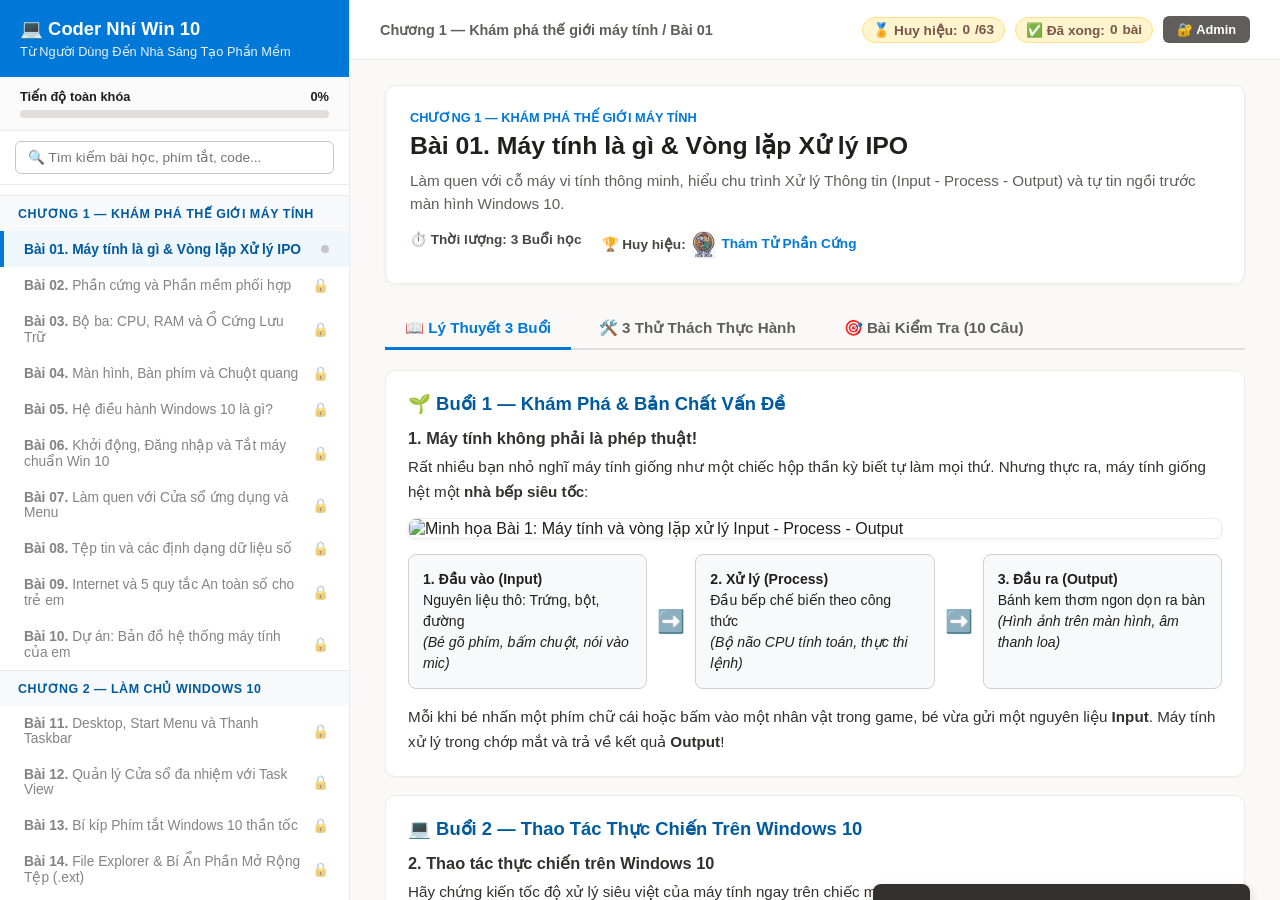
==== commit fea2bb18: "update audio" ====
--- a/index.html
+++ b/index.html
@@ -414,6 +414,12 @@
         </div>
     </div>
 
+    <!-- ÂM THANH GIAO DIỆN (preload để phát tức thì khi click) -->
+    <audio id="audio-theory" src="audio/theory.mp3" preload="auto"></audio>
+    <audio id="audio-practice" src="audio/practice.mp3" preload="auto"></audio>
+    <audio id="audio-quiz" src="audio/quiz.mp3" preload="auto"></audio>
+    <audio id="audio-congrates" src="audio/congrates.mp3" preload="auto"></audio>
+
     <!-- NẠP TỆP DỮ LIỆU BÀI HỌC -->
     <script src="lessons_data.js"></script>
 
@@ -425,6 +431,39 @@
         const ADMIN_PASSWORD = "0786001768";
         const QUIZ_PASS_SCORE = 8;
         let isAdminMode = false;
+
+        /* ===== AUDIO ENGINE: tab clicks + celebrate ===== */
+        const TAB_AUDIO_IDS = {
+            theory: "audio-theory",
+            practice: "audio-practice",
+            quiz: "audio-quiz"
+        };
+        function playAudioById(id, volume = 1) {
+            try {
+                const el = document.getElementById(id);
+                if (!el) return;
+                el.volume = volume;
+                el.pause();
+                el.currentTime = 0;
+                const p = el.play();
+                if (p && typeof p.catch === "function") p.catch(() => {});
+            } catch (e) {}
+        }
+        function stopTabSounds() {
+            Object.values(TAB_AUDIO_IDS).forEach(id => {
+                const el = document.getElementById(id);
+                if (el) { try { el.pause(); el.currentTime = 0; } catch (e) {} }
+            });
+        }
+        function playTabSound(tabKey) {
+            const id = TAB_AUDIO_IDS[tabKey];
+            if (!id) return; // tab 'code' không có âm thanh riêng
+            stopTabSounds();
+            playAudioById(id, 1);
+        }
+        function playCongratesSound() {
+            playAudioById("audio-congrates", 1);
+        }
 
         function badgeImg(id) {
             const num = String(id).padStart(3, "0");
@@ -451,6 +490,11 @@
         }
 
         function switchTab(tabKey, btnElement) {
+            // Phát âm thanh khi user click trực tiếp vào tab theory / practice / quiz.
+            // Trường hợp gọi lập trình (btnElement undefined, vd loadLesson tự về theory) thì không phát để tránh ồn.
+            if (btnElement && TAB_AUDIO_IDS[tabKey]) {
+                playTabSound(tabKey);
+            }
             document.querySelectorAll(".tab-btn").forEach(btn => btn.classList.remove("active"));
             document.querySelectorAll(".tab-content").forEach(c => c.classList.remove("active"));
 
@@ -773,6 +817,8 @@
             document.getElementById("celebrate-badge-name").innerText = "🏅 " + lesson.badge;
             document.getElementById("celebrate-lesson-title").innerText = `Bài ${lesson.id < 10 ? "0" + lesson.id : lesson.id}. ${lesson.title}`;
             document.getElementById("celebrate-modal").classList.add("show");
+            // Phát âm thanh chúc mừng ngay khi modal hiện
+            playCongratesSound();
         }
 
         function closeCelebrateModal() {
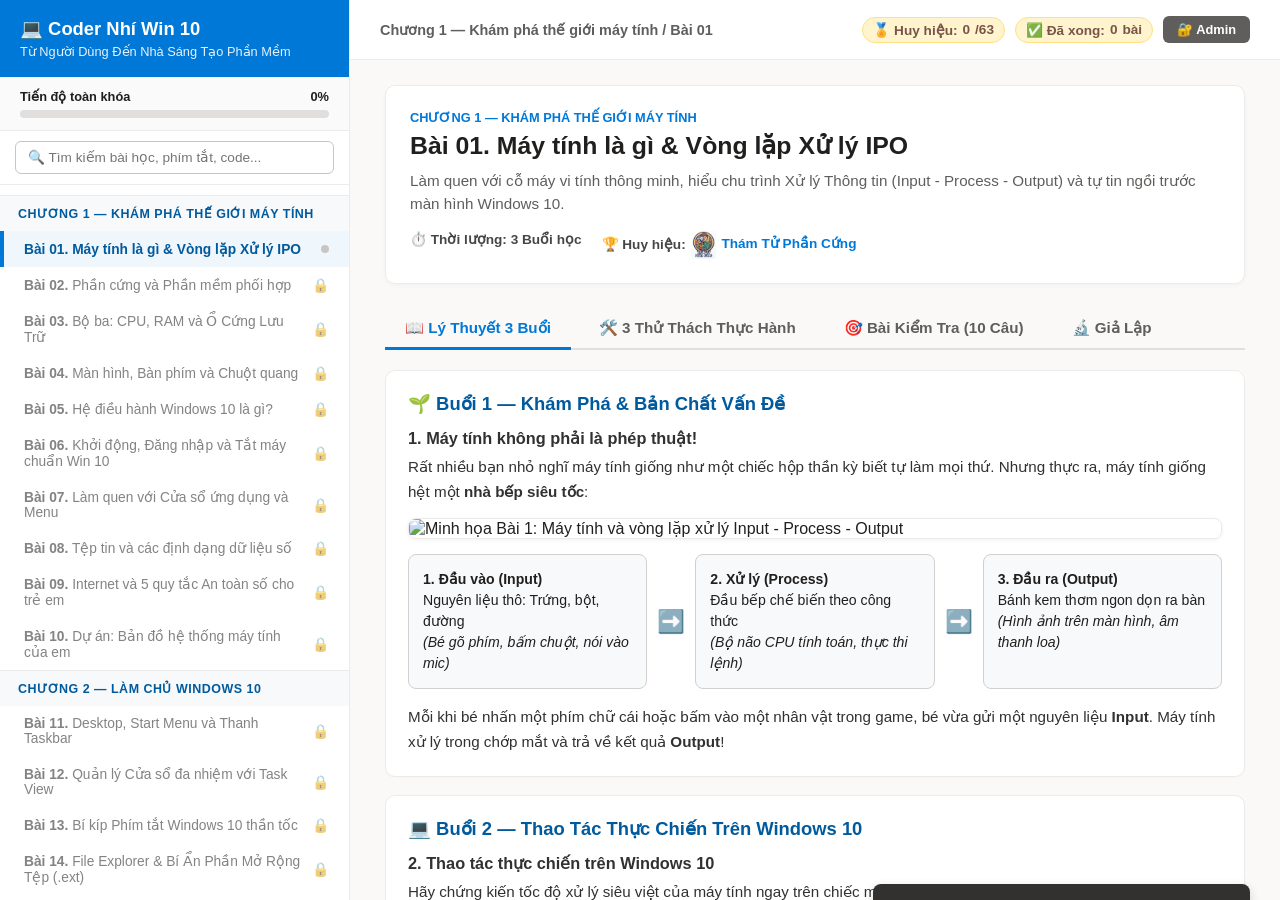
==== commit 354b8ed0: "update" ====
--- a/index.html
+++ b/index.html
@@ -301,6 +301,7 @@
                 <button class="tab-btn" data-tab="practice" onclick="switchTab('practice', this)">🛠️ 3 Thử Thách Thực Hành</button>
                 <button class="tab-btn" data-tab="quiz" onclick="switchTab('quiz', this)">🎯 Bài Kiểm Tra (10 Câu)</button>
                 <button class="tab-btn" id="code-tab-btn" data-tab="code" onclick="switchTab('code', this)" style="display:none;">💻 Sân Chơi Code</button>
+                <button class="tab-btn" data-tab="sim" onclick="switchTab('sim', this)">🔬 Giả Lập</button>
             </nav>
 
             <!-- TAB 1: LÝ THUYẾT -->
@@ -367,6 +368,14 @@
                 </div>
             </section>
 
+            <!-- TAB 5: GIẢ LẬP (mỗi bài 1 kịch bản khác nhau) -->
+            <section id="tab-sim" class="tab-content">
+                <div id="sim-container" style="background:#fff;border:1px solid var(--border);border-radius:var(--radius);overflow:hidden;">
+                    <iframe id="sim-iframe" title="Giả lập minh họa bài học" style="width:100%;height:720px;border:none;background:#EAEAEA;"></iframe>
+                </div>
+                <p id="sim-caption" style="margin-top:10px;font-size:0.85rem;color:var(--text-muted);"></p>
+            </section>
+
             <div class="lesson-nav-footer">
                 <button class="btn" style="background:#8A8886;" id="prev-btn" onclick="prevLesson()">⬅️ Bài Trước</button>
                 <button class="btn" id="next-btn" onclick="nextLesson()">Bài Kế Tiếp ➡️</button>
@@ -428,6 +437,25 @@
         let currentLessonIndex = 0;
         let currentQuizAnswers = {};
 
+        /* ===== SIM REGISTRY: mỗi bài 1 kịch bản giả lập riêng ===== */
+        const SIM_REGISTRY = {
+            3: { src: "sim-taskmanager.html", caption: "Kịch bản Bài 03: Quan sát nhịp tim CPU & RAM qua Task Manager (Ctrl + Shift + Esc → Performance)." }
+        };
+        function loadSim(lessonId) {
+            const frame = document.getElementById("sim-iframe");
+            const cap = document.getElementById("sim-caption");
+            if (!frame) return;
+            const entry = SIM_REGISTRY[lessonId];
+            if (entry) {
+                if (frame.getAttribute("src") !== entry.src) frame.setAttribute("src", entry.src);
+                if (cap) cap.innerText = "🔬 " + entry.caption;
+            } else {
+                frame.removeAttribute("src");
+                frame.srcdoc = "<div style=\"font-family:'Segoe UI',sans-serif;padding:40px;text-align:center;color:#605E5C\"><div style=\"font-size:3rem\">🔬</div><h3>Kịch bản giả lập cho bài này đang được xây dựng</h3><p>Mỗi bài sẽ có 1 kịch bản minh họa khác nhau.<br>Hiện đã có: <b>Bài 03 — Task Manager (CPU/RAM/SSD)</b>.</p></div>";
+                if (cap) cap.innerText = "🔬 Bài này chưa có kịch bản giả lập riêng — hãy xem Bài 03 để thử mẫu Task Manager.";
+            }
+        }
+
         const ADMIN_PASSWORD = "0786001768";
         const QUIZ_PASS_SCORE = 8;
         let isAdminMode = false;
@@ -604,6 +632,9 @@
 
             // Quiz
             renderQuiz(lesson);
+
+            // Sim (tab Giả Lập riêng cho từng bài)
+            loadSim(lesson.id);
 
             // Code Playground
             const codeTabBtn = document.getElementById("code-tab-btn");
